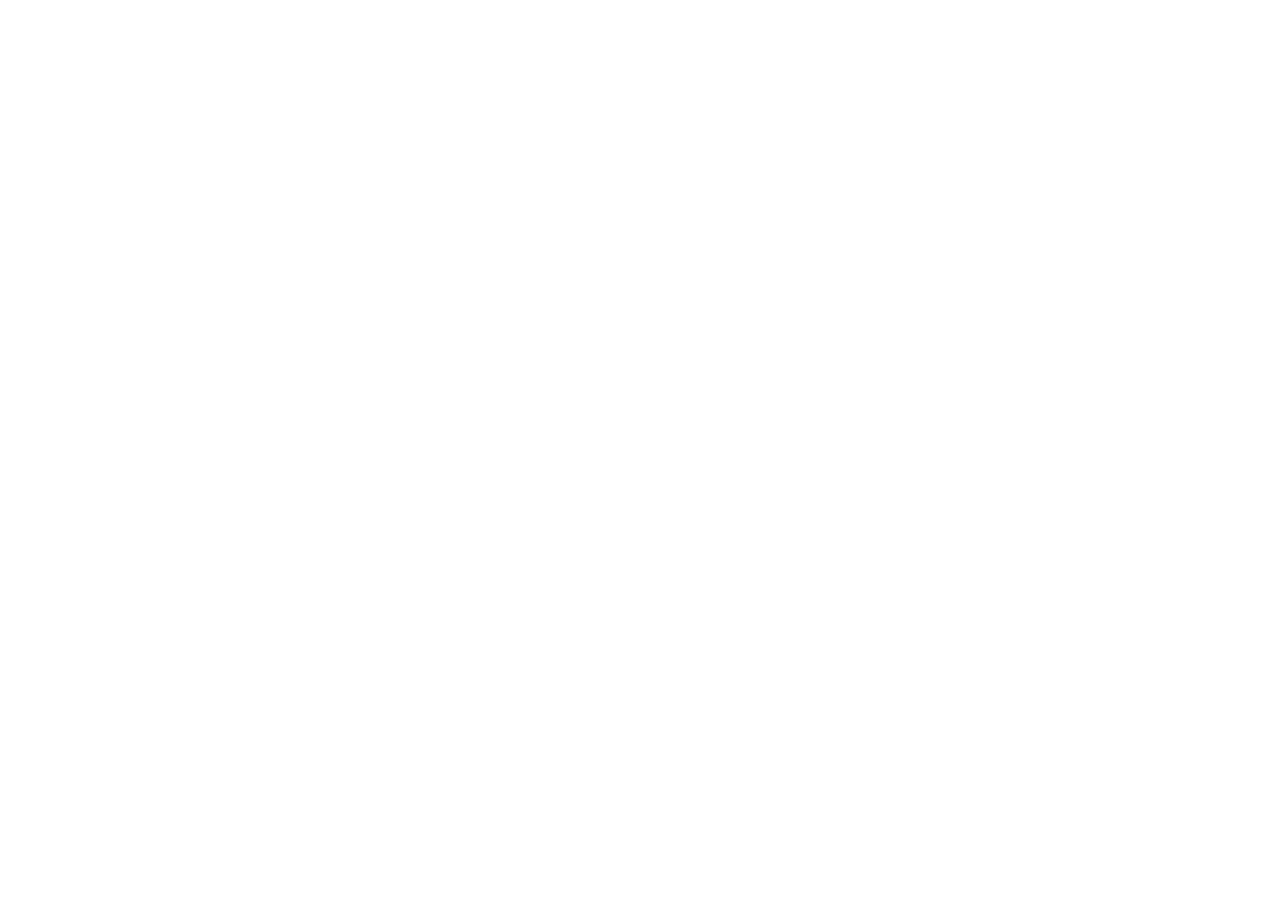
==== index.html @ fda61dd3 "still starting" ====
<!DOCTYPE html>
<html lang="en">
<head>
    <meta charset="UTF-8">
    <meta name="viewport" content="width=device-width, initial-scale=1.0">
    <title>Document</title>
</head>
<body>
    
</body>
</html>
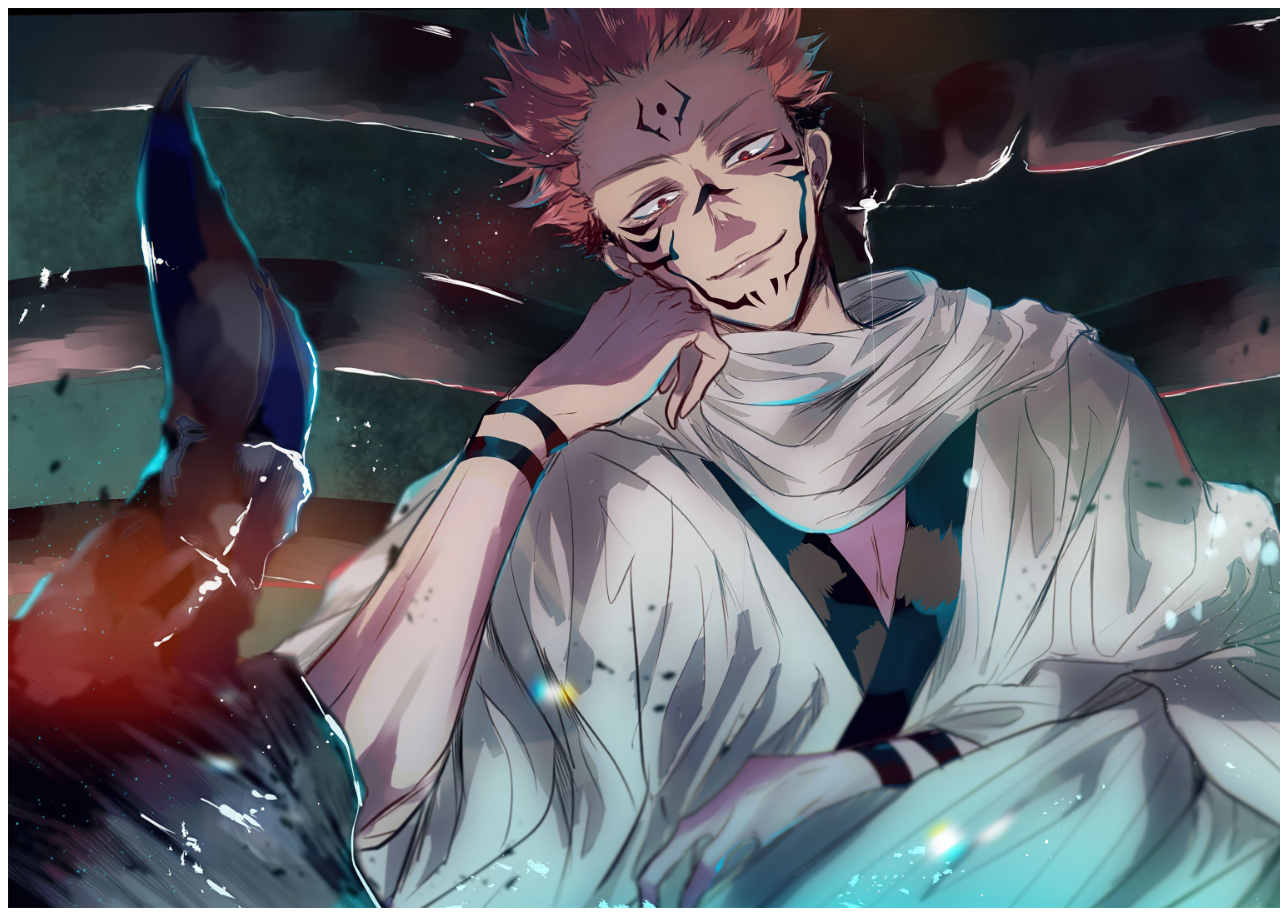
==== commit e6bf6258: "First Update" ====
--- a/index.html
+++ b/index.html
@@ -3,9 +3,17 @@
 <head>
     <meta charset="UTF-8">
     <meta name="viewport" content="width=device-width, initial-scale=1.0">
-    <title>Document</title>
+    <title>JJK Fanpage</title>
+    <link href="./index.css" rel="stylesheet"  type="text/css">
 </head>
+<!-- anime image -->
 <body>
+    <div class="main-page">
+            
+             <img src="images/sakunaBG.jpeg" alt="">    
+        <div class="center-area"></div>
+    <div>
+
     
 </body>
 </html>--- a/index.css
+++ b/index.css
@@ -0,0 +1,13 @@
+.main-page{
+    background-size: cover;
+    height: 100vh;
+    display:flex;
+    
+}
+
+.center-area{
+    border-style: solid;
+    border-color: white;
+    height: 150;
+
+}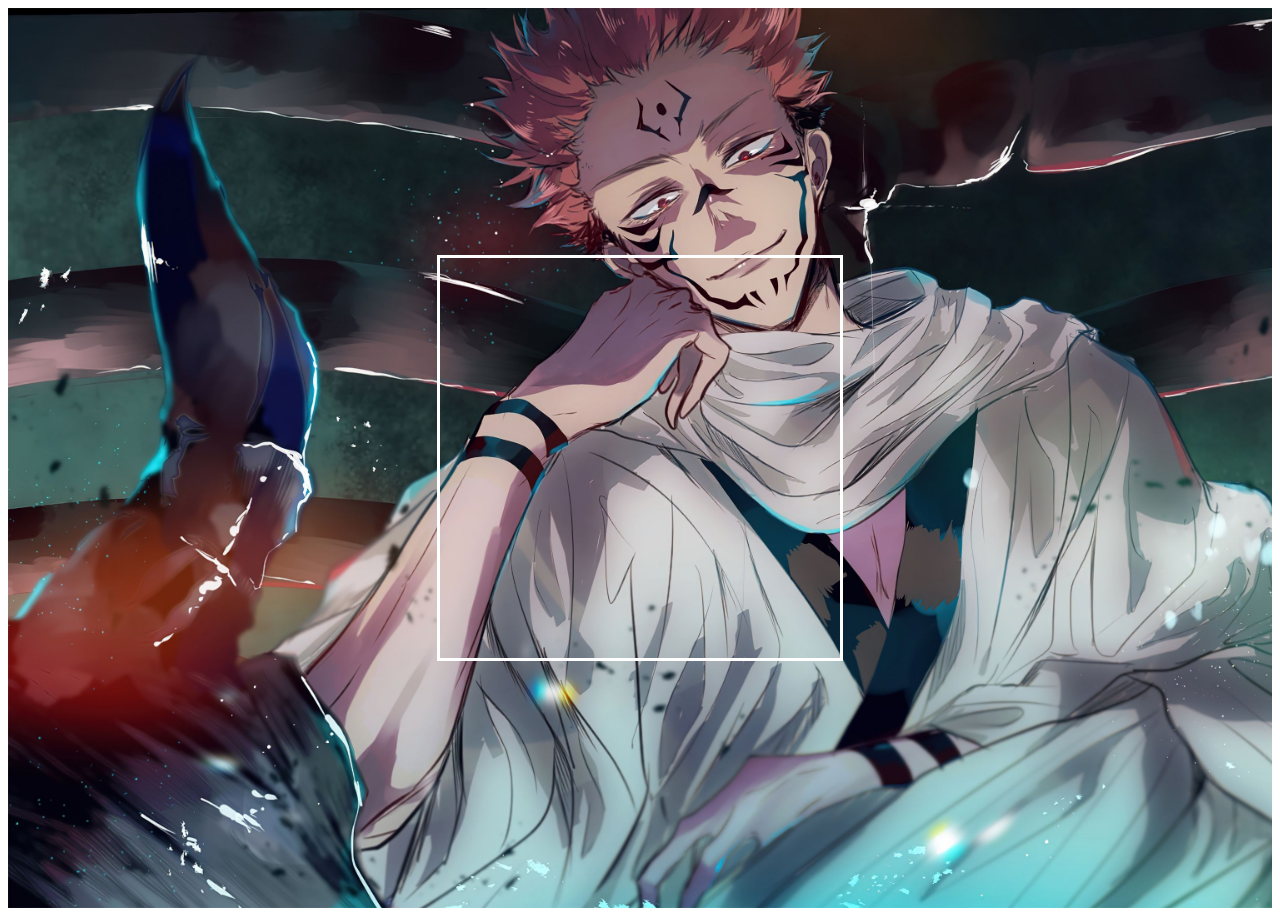
==== commit 9d6527cb: "main-page box" ====
--- a/index.html
+++ b/index.html
@@ -10,7 +10,7 @@
 <body>
     <div class="main-page">
             
-             <img src="images/sakunaBG.jpeg" alt="">    
+                
         <div class="center-area"></div>
     <div>
 
--- a/index.css
+++ b/index.css
@@ -1,13 +1,25 @@
+.body{}
+
+
+
 .main-page{
+    background-image: url(images/sakunaBG.jpeg);
     background-size: cover;
     height: 100vh;
     display:flex;
+    justify-content: center;
+    align-items: center;
     
 }
+
+
 
 .center-area{
     border-style: solid;
     border-color: white;
-    height: 150;
+    height: 400px;
+    width: 400px;
+    
+
 
 }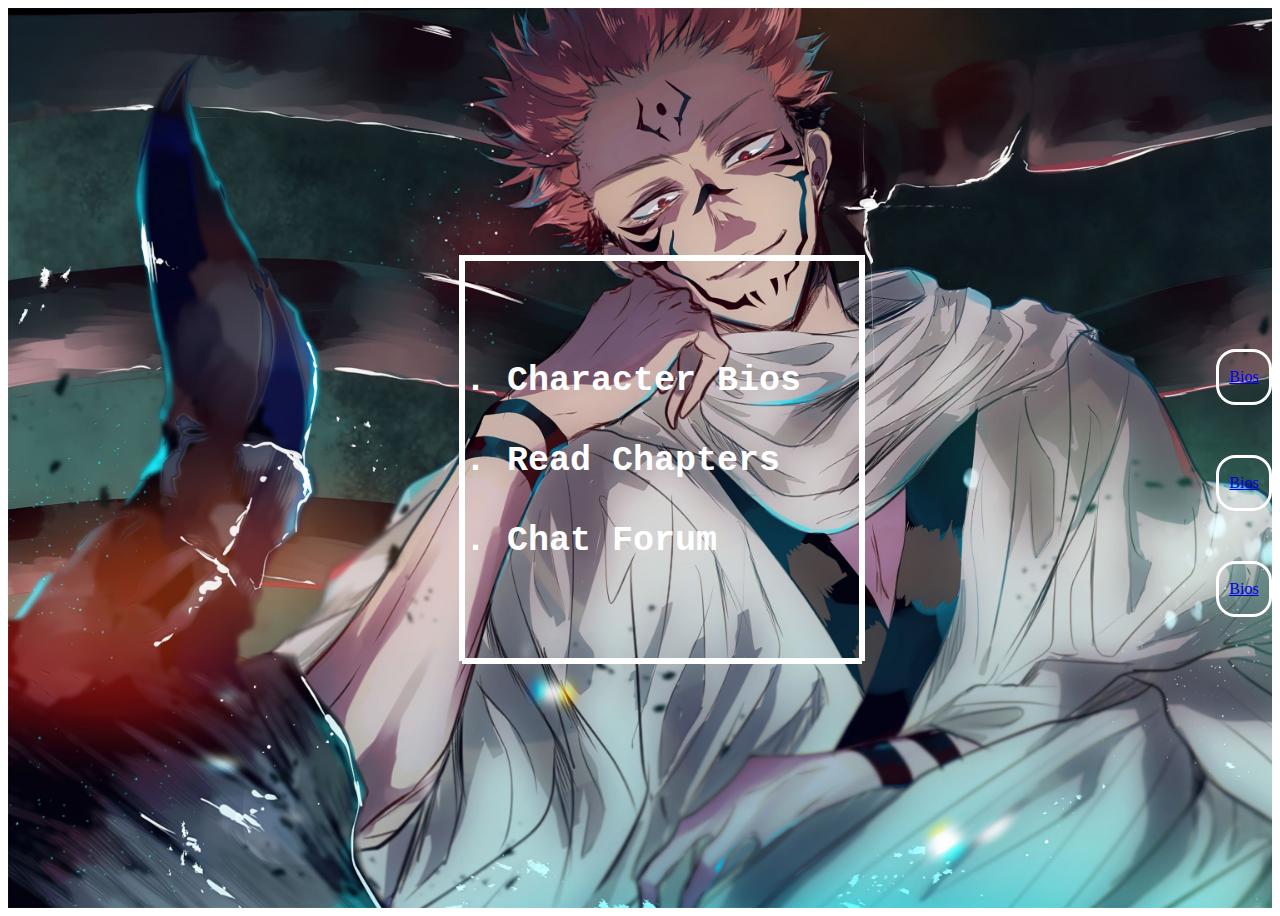
==== commit 6d2a6a4a: "page-three" ====
--- a/index.html
+++ b/index.html
@@ -8,12 +8,30 @@
 </head>
 <!-- anime image -->
 <body>
-    <div class="main-page">
-            
-                
-        <div class="center-area"></div>
-    <div>
-
-    
+   
+        <div class="main-page">
+            <div class="blank-container"></div>
+           
+            <div class="center-area">
+                <div class= "script-wrapper">
+                    <div class="center-area-script">. Character Bios</div>
+                    <div class="center-area-script">. Read Chapters</div>
+                    <div class="center-area-script">. Chat Forum</div>
+                </div>
+            </div>
+            <div class="buttons">
+                <div class="button-wrapper">
+                    <a href="page-two.html">Bios</a>
+                </div>
+                <div class="button-wrapper">
+                    <a href="page-two.html">Bios</a>
+                </div>
+                    
+                <div class="button-wrapper">
+                    <a href="page-two.html">Bios</a>
+                </div>
+                    
+            </div>
+        </div>
 </body>
 </html>--- a/index.css
+++ b/index.css
@@ -1,5 +1,3 @@
-.body{}
-
 
 
 .main-page{
@@ -7,19 +5,53 @@
     background-size: cover;
     height: 100vh;
     display:flex;
-    justify-content: center;
     align-items: center;
-    
+    justify-content: space-between;
 }
-
-
 
 .center-area{
     border-style: solid;
     border-color: white;
     height: 400px;
     width: 400px;
-    
+    display: flex;   
+}
+.script-wrapper{
+    color: white;
+    border: solid;
+    border-color: white;
+    width: 400px;
+    height: 400px;
 
+    font-weight: bold;
+    font-size: 40px;
 
-}+    display: flex;
+    flex-direction: column;
+    justify-content: center;
+}
+.center-area-script{
+        font-size: 35px;
+        font-family: 'Courier New', Courier, monospace;
+        /* margin: 13px; */
+        line-height: 80px;
+              
+}
+
+.button-wrapper{
+color:white;
+border-style: solid;
+border-radius: 35%;
+border-color:white;
+width: 50px;
+height: 50px;
+display: flex;
+justify-content: center;
+align-items: center;
+margin-top: 50px;
+}
+
+.blank-container{
+    width: 100px;
+}
+
